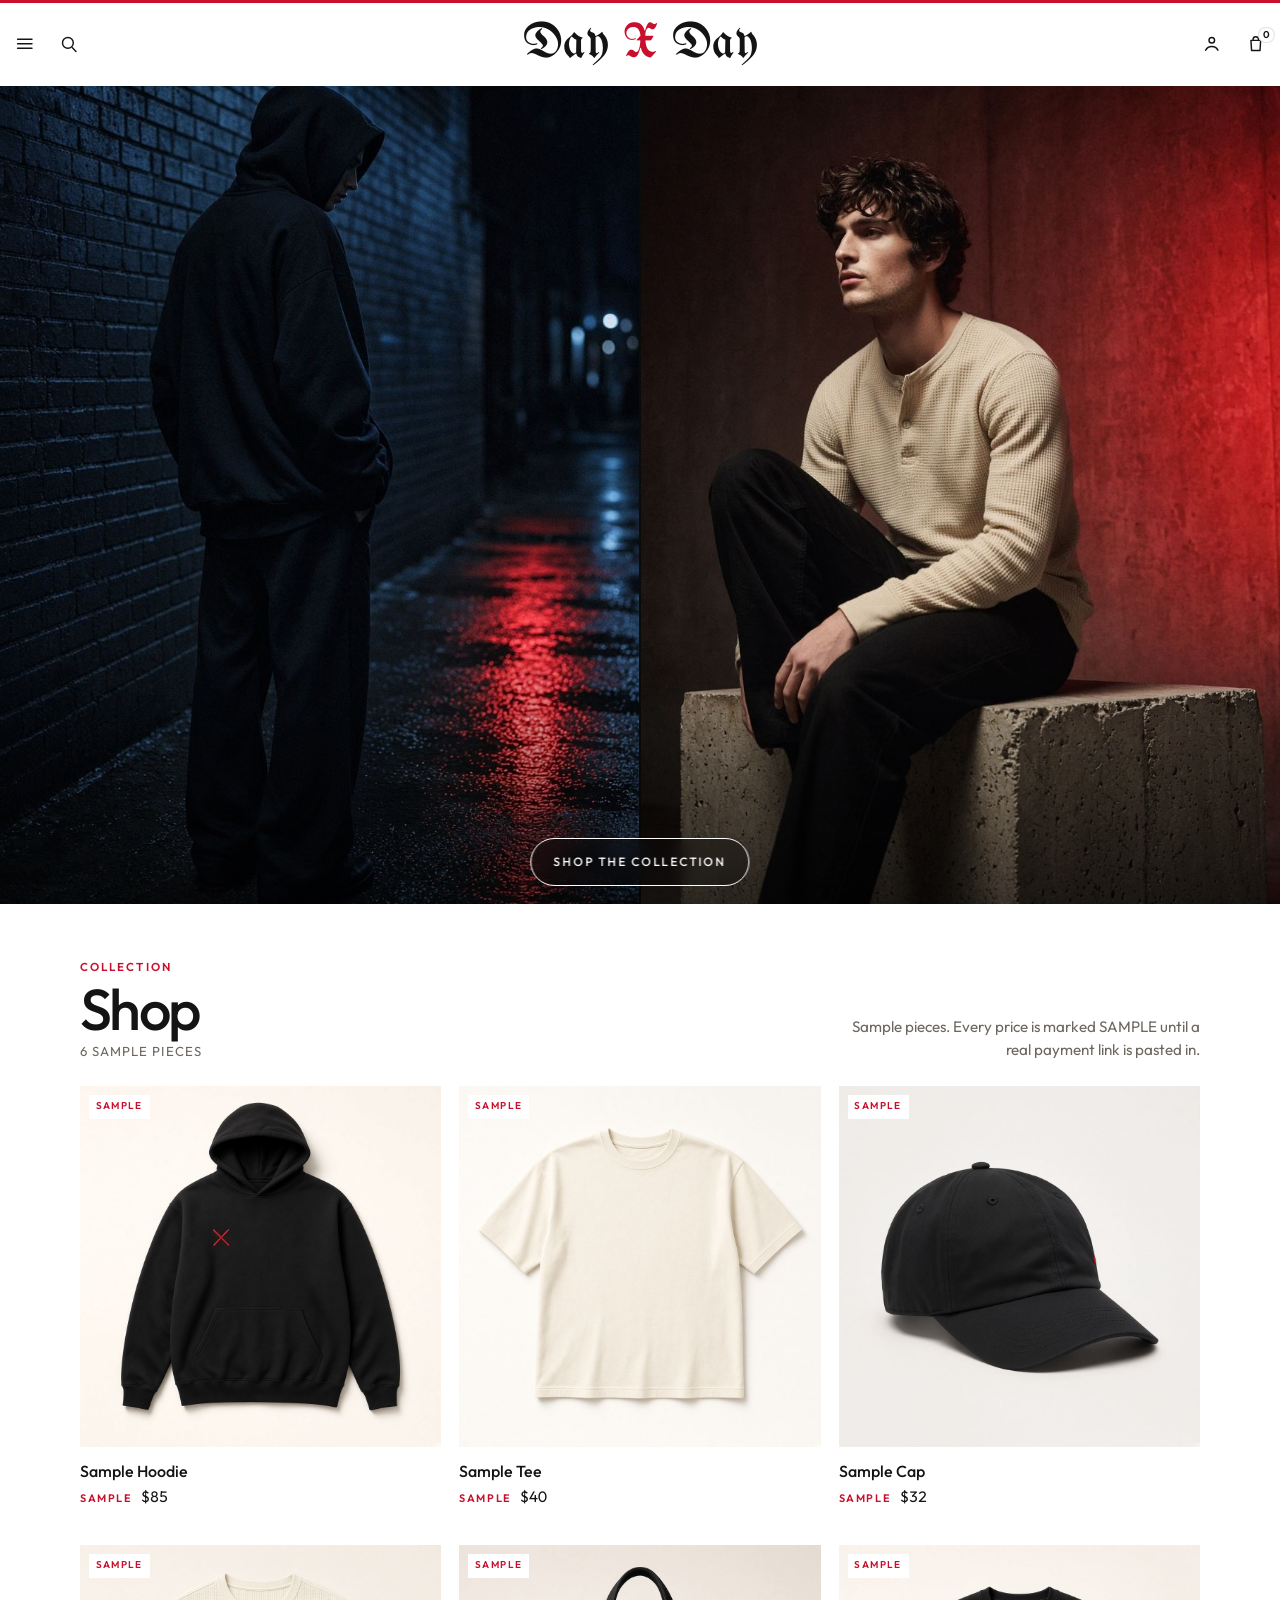
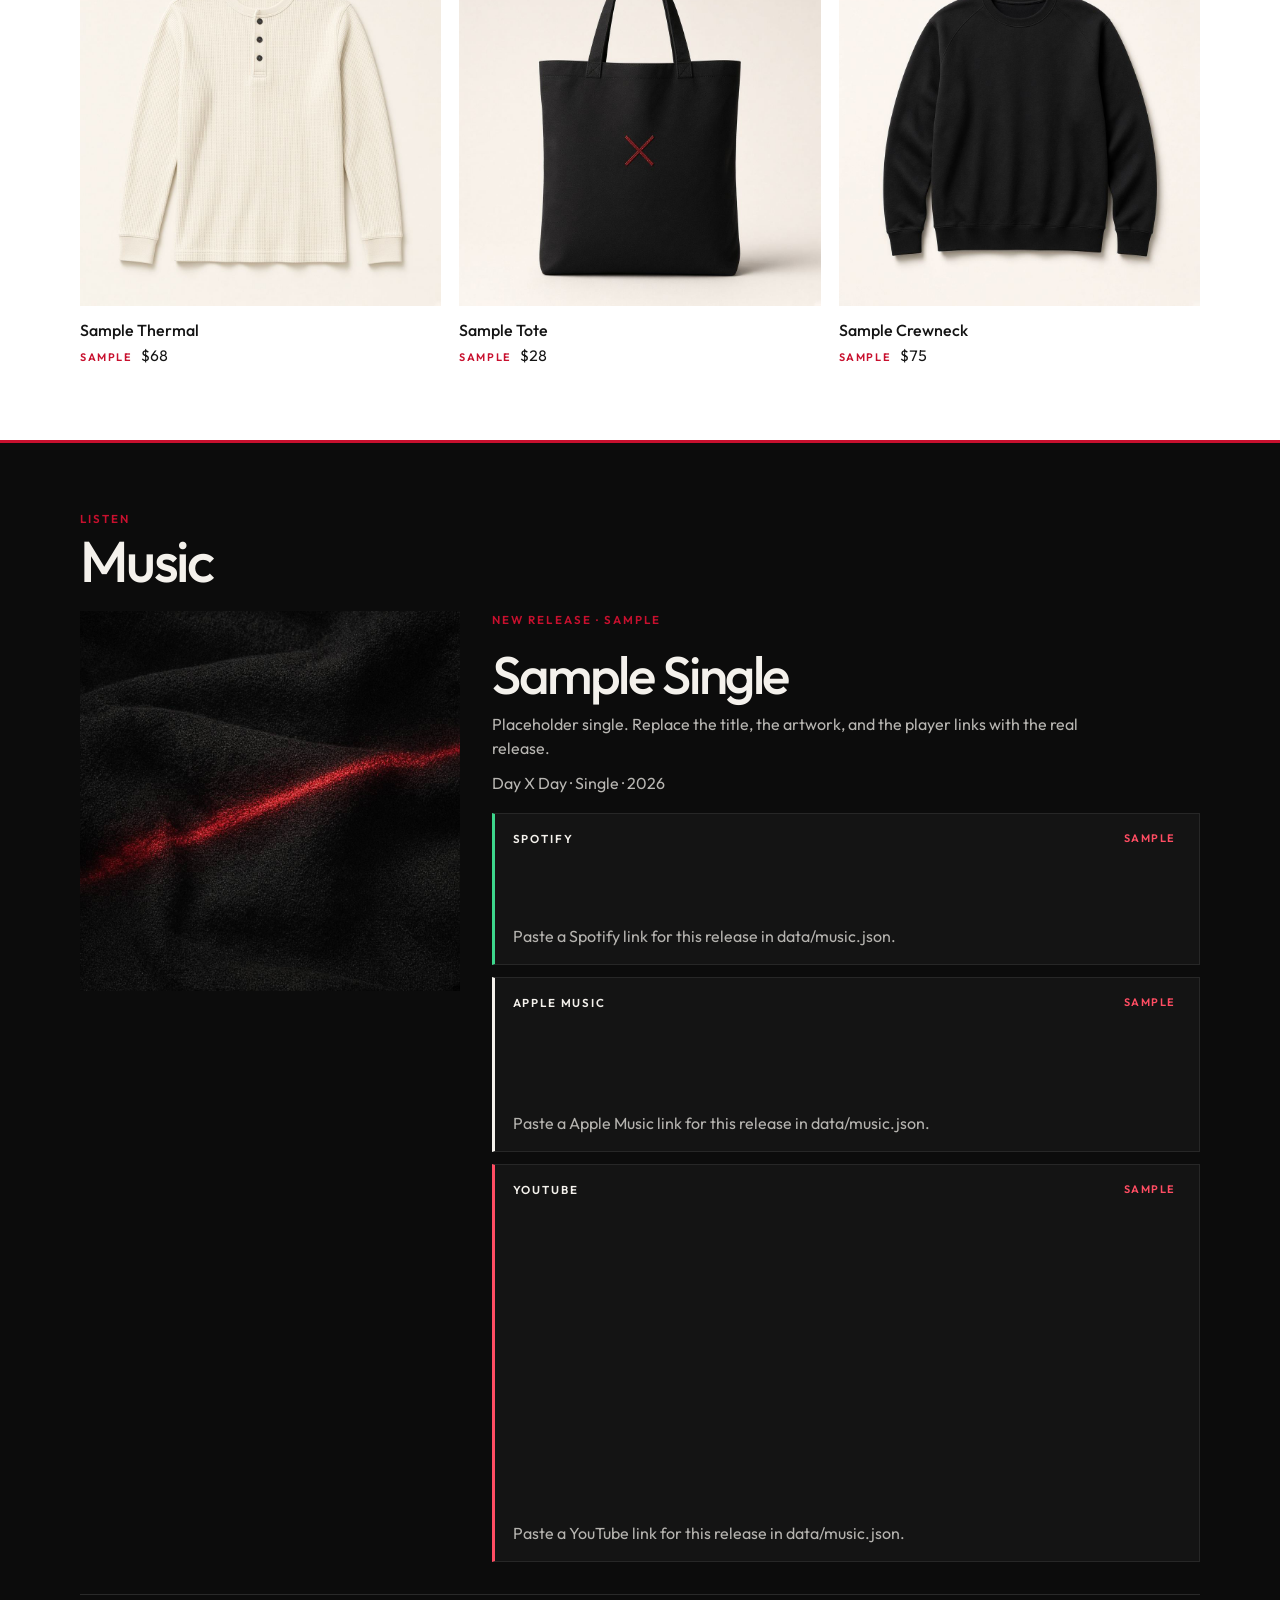
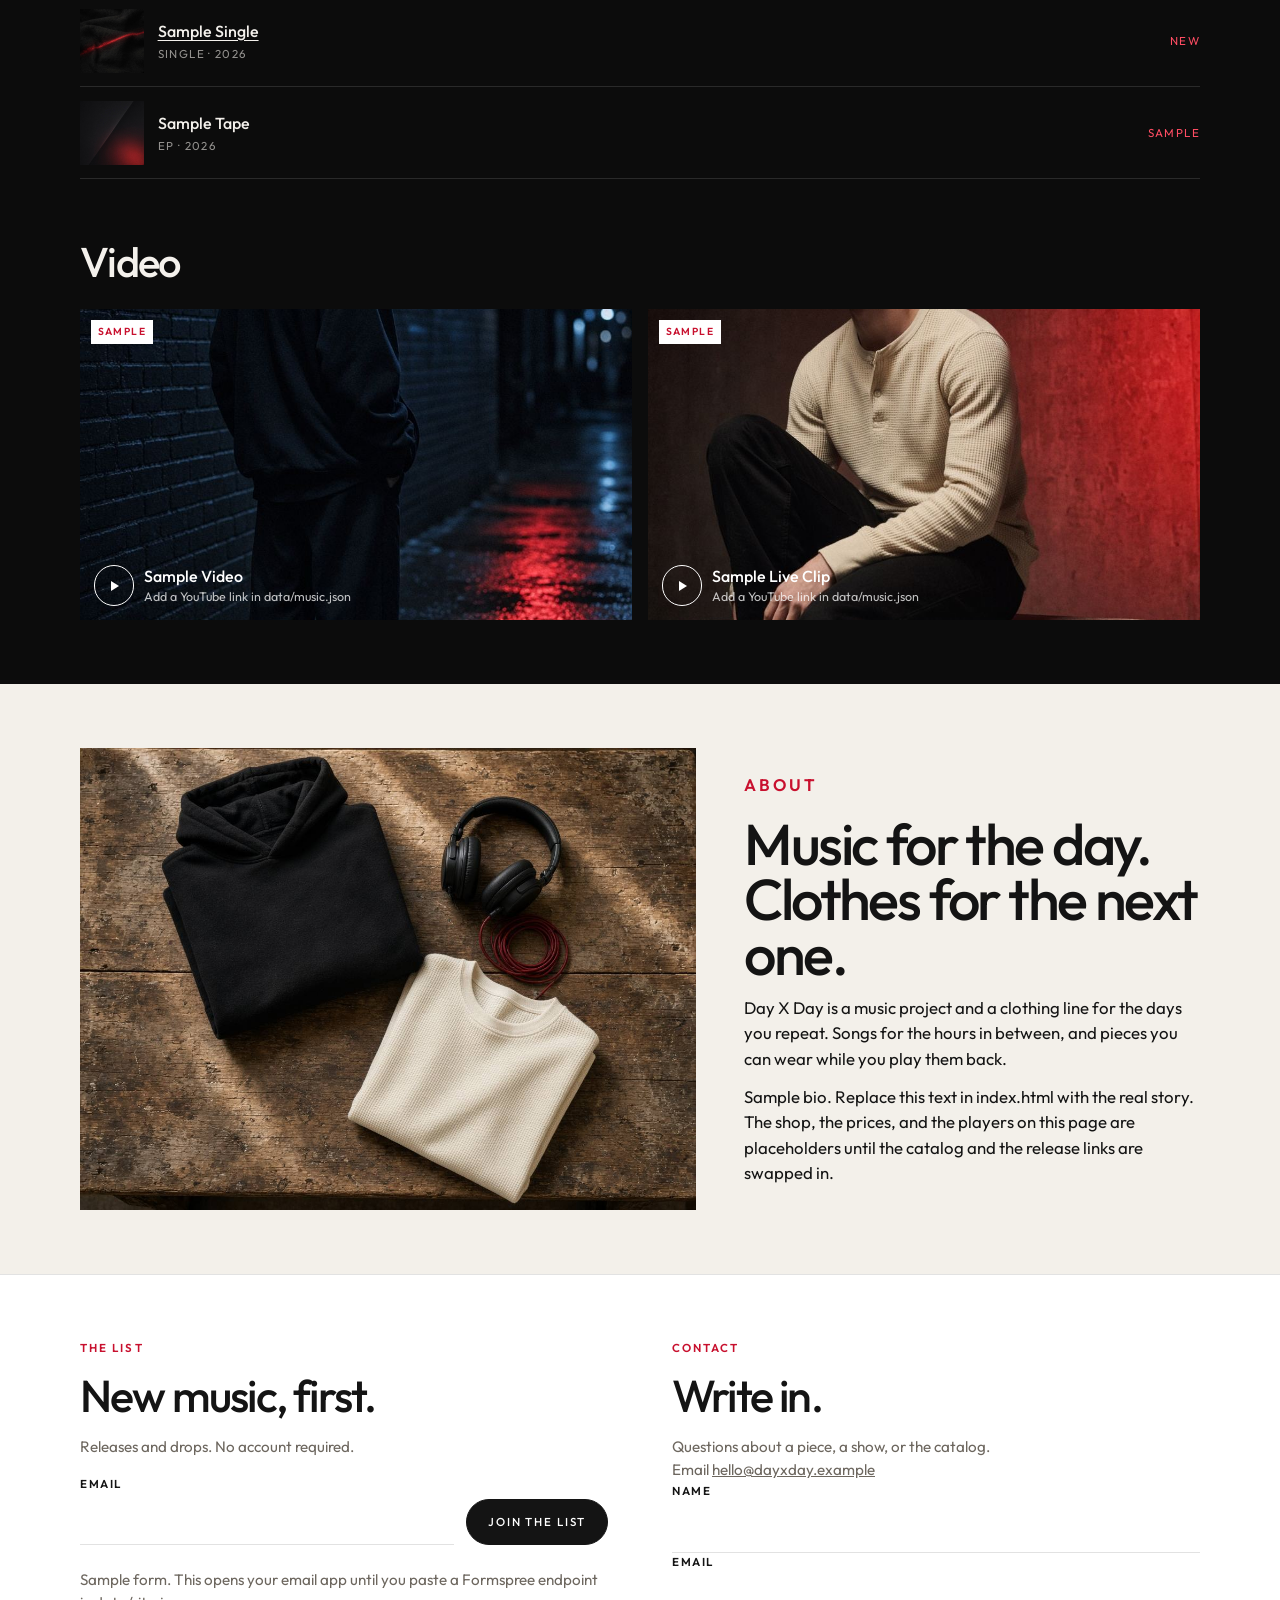
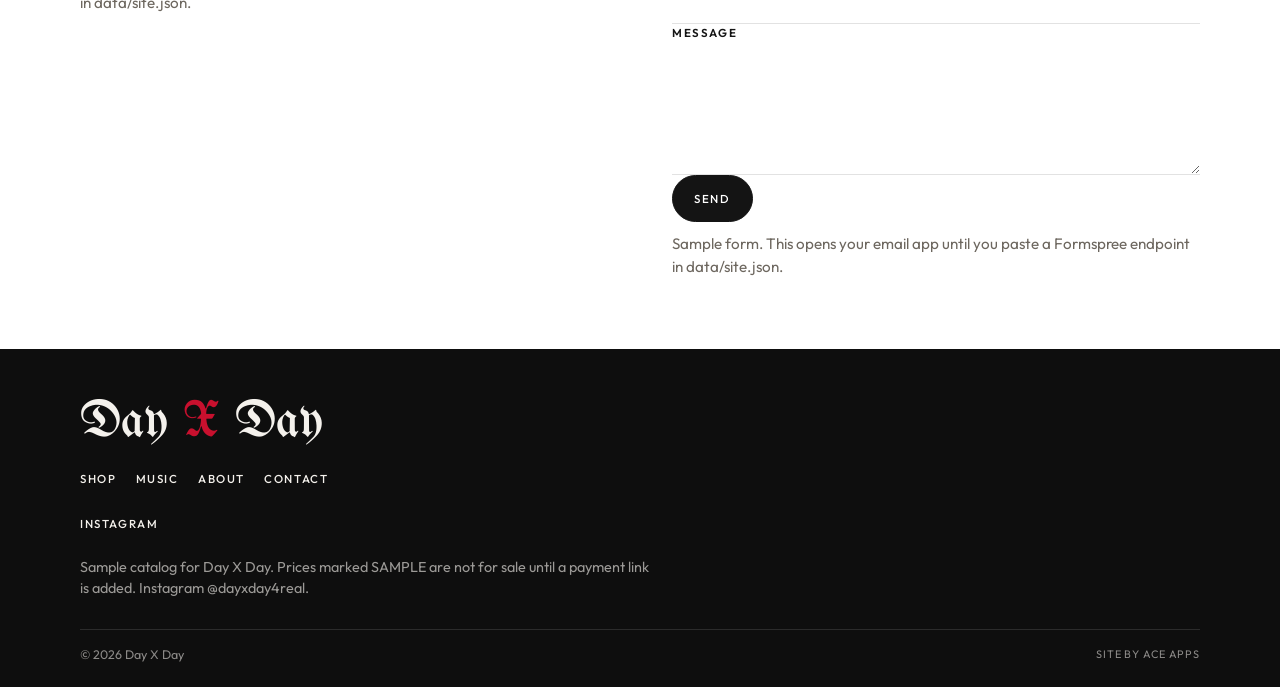
==== dayxday/index.html @ 7e027055 "Add the Day X Day static preview under dayxday/. Publish the client site at /dayxday/ with its noind" ====
<!DOCTYPE html>
<html lang="en">
  <head>
    <meta charset="utf-8" />
    <meta name="viewport" content="width=device-width, initial-scale=1" />
    <meta name="robots" content="noindex" />
    <title>Day X Day — Music &amp; Clothing</title>
    <meta
      name="description"
      content="Day X Day makes music and clothing. Shop the sample collection, hear the latest release, and join the list."
    />
    <meta name="theme-color" content="#ffffff" />
    <meta property="og:title" content="Day X Day — Music & Clothing" />
    <meta
      property="og:description"
      content="Music and clothing. Shop the sample collection and hear the latest release."
    />
    <meta property="og:type" content="website" />
    <meta property="og:image" content="assets/hero-studio.jpg" />
    <link rel="icon" href="favicon.ico" sizes="32x32" />
    <link rel="icon" href="assets/favicon.svg" type="image/svg+xml" />
    <link rel="preload" href="assets/fonts/unifrakturmaguntia-400.woff2" as="font" type="font/woff2" crossorigin />
    <link rel="preload" href="assets/fonts/outfit-400.woff2" as="font" type="font/woff2" crossorigin />
    <link rel="preload" href="assets/hero-night.jpg" as="image" />
    <link rel="preload" href="assets/hero-studio.jpg" as="image" />
    <link rel="stylesheet" href="css/styles.css" />
  </head>
  <body>
    <a class="skip" href="#shop">Skip to the collection</a>
    <svg xmlns="http://www.w3.org/2000/svg" width="0" height="0" style="position: absolute" aria-hidden="true">
      <symbol id="i-menu" viewBox="0 0 24 24">
        <path d="M4 7h16M4 12h16M4 17h16" fill="none" stroke="currentColor" stroke-width="1.6" stroke-linecap="round" />
      </symbol>
      <symbol id="i-search" viewBox="0 0 24 24">
        <circle cx="11" cy="11" r="6" fill="none" stroke="currentColor" stroke-width="1.6" />
        <path d="M16 16.5 20 20.5" fill="none" stroke="currentColor" stroke-width="1.6" stroke-linecap="round" />
      </symbol>
      <symbol id="i-user" viewBox="0 0 24 24">
        <circle cx="12" cy="8" r="3.1" fill="none" stroke="currentColor" stroke-width="1.6" />
        <path d="M5.2 19.2c1.3-2.8 3.4-4.2 6.8-4.2s5.5 1.4 6.8 4.2" fill="none" stroke="currentColor" stroke-width="1.6" stroke-linecap="round" />
      </symbol>
      <symbol id="i-bag" viewBox="0 0 24 24">
        <path d="M6.6 8.2h10.8l-.7 11.2H7.3L6.6 8.2z" fill="none" stroke="currentColor" stroke-width="1.6" stroke-linejoin="round" />
        <path d="M9 8.2V7.1a3 3 0 0 1 6 0v1.1" fill="none" stroke="currentColor" stroke-width="1.6" stroke-linecap="round" />
      </symbol>
      <symbol id="i-close" viewBox="0 0 24 24">
        <path d="M6 6l12 12M18 6 6 18" fill="none" stroke="currentColor" stroke-width="1.6" stroke-linecap="round" />
      </symbol>
    </svg>

    <header class="site-header" id="top">
      <div class="header-bar">
        <div class="header-start">
          <button type="button" class="icon-btn" data-open="menu-dialog" aria-label="Open menu" aria-controls="menu-dialog" aria-expanded="false">
            <svg class="icon" aria-hidden="true"><use href="#i-menu"></use></svg>
          </button>
          <button type="button" class="icon-btn" id="search-open" aria-label="Search the collection" aria-controls="search-panel" aria-expanded="false">
            <svg class="icon" aria-hidden="true"><use href="#i-search"></use></svg>
          </button>
        </div>
        <h1 class="logo"><a href="#top">Day <span class="mark-x">X</span> Day</a></h1>
        <div class="header-end">
          <button type="button" class="icon-btn" data-open="account-dialog" aria-label="Account" aria-controls="account-dialog" aria-expanded="false">
            <svg class="icon" aria-hidden="true"><use href="#i-user"></use></svg>
          </button>
          <button type="button" class="icon-btn" id="cart-open" data-open="cart-dialog" aria-label="Open cart, empty" aria-controls="cart-dialog" aria-expanded="false">
            <svg class="icon" aria-hidden="true"><use href="#i-bag"></use></svg>
            <span class="cart-count" id="cart-count" data-empty="true">0</span>
          </button>
        </div>
      </div>
      <div id="search-panel" class="search-panel" hidden>
        <label class="sr-only" for="search-input">Search sample pieces</label>
        <input id="search-input" type="search" placeholder="Search sample pieces" autocomplete="off" />
        <button type="button" class="text-btn" id="search-clear">Clear</button>
      </div>
    </header>

    <main>
      <section class="hero" aria-label="Campaign">
        <div class="hero-frame">
          <figure class="hero-shot">
            <img
              class="hero-night"
              src="assets/hero-night.jpg"
              alt="Sample campaign photo. A figure in a black hoodie on a wet street at night."
              width="864"
              height="1152"
              fetchpriority="high"
            />
          </figure>
          <figure class="hero-shot">
            <img
              class="hero-studio"
              src="assets/hero-studio.jpg"
              alt="Sample campaign photo. A figure in a cream thermal against a red studio wall."
              width="864"
              height="1152"
            />
          </figure>
        </div>
        <a class="hero-cta" href="#shop">Shop the collection</a>
      </section>

      <section class="shop" id="shop" aria-labelledby="shop-title">
        <div class="wrap">
          <div class="section-head">
            <div>
              <p class="eyebrow">Collection</p>
              <h2 class="display" id="shop-title">Shop</h2>
              <p class="result-count" id="result-count">Loading sample pieces</p>
            </div>
            <p class="section-note">Sample pieces. Every price is marked SAMPLE until a real payment link is pasted in.</p>
          </div>
          <p id="filter-status" class="sr-only" aria-live="polite"></p>
          <p id="loading-note" class="sr-only">Loading the sample collection.</p>
          <div id="load-error" class="banner" role="alert" hidden>
            <p>The catalog didn’t load. Refresh the page. If you opened this file from your desktop, use a local server instead — the shop reads JSON.</p>
          </div>
          <div id="product-grid" class="grid" aria-busy="true">
            <div class="skeleton"></div>
            <div class="skeleton"></div>
            <div class="skeleton"></div>
            <div class="skeleton"></div>
            <div class="skeleton"></div>
            <div class="skeleton"></div>
          </div>
          <noscript>
            <p class="section-note">JavaScript is required to load the sample catalog from data/products.json.</p>
          </noscript>
        </div>
      </section>

      <section class="music" id="music" aria-labelledby="music-title">
        <div class="wrap">
          <p class="eyebrow">Listen</p>
          <h2 class="display" id="music-title">Music</h2>
          <div id="featured" class="featured" aria-live="polite"></div>
          <div id="release-list" class="release-list" aria-label="Releases"></div>
          <div class="video-block">
            <h3>Video</h3>
            <div id="video-grid" class="video-grid"></div>
          </div>
        </div>
      </section>

      <section class="about" id="about" aria-labelledby="about-title">
        <div class="wrap about-grid">
          <img
            src="assets/about-still.jpg"
            width="1152"
            height="864"
            alt="Sample still life: a folded black hoodie, a cream thermal, and headphones on a wooden bench."
          />
          <div class="about-copy">
            <p class="eyebrow">About</p>
            <h2 class="display" id="about-title">Music for the day. Clothes for the next one.</h2>
            <p>
              Day X Day is a music project and a clothing line for the days you repeat. Songs for the hours in between, and pieces you can wear while you play them back.
            </p>
            <p>
              Sample bio. Replace this text in index.html with the real story. The shop, the prices, and the players on this page are placeholders until the catalog and the release links are swapped in.
            </p>
          </div>
        </div>
      </section>

      <section class="contact" id="contact" aria-labelledby="contact-title">
        <div class="wrap contact-grid">
          <div>
            <p class="eyebrow">The list</p>
            <h2 id="contact-title">New music, first.</h2>
            <p class="help">Releases and drops. No account required.</p>
            <form class="inline-form" data-enhance data-subject="List signup" action="mailto:hello@dayxday.example" method="post" enctype="text/plain">
              <div class="grow">
                <label class="label" for="list-email">Email</label>
                <input id="list-email" name="email" type="email" autocomplete="email" required />
              </div>
              <input class="hp" type="text" name="company" tabindex="-1" autocomplete="off" aria-hidden="true" />
              <button class="btn" type="submit">Join the list</button>
              <p class="form-note" data-form-note></p>
            </form>
          </div>
          <div>
            <p class="eyebrow">Contact</p>
            <h2>Write in.</h2>
            <p class="help">Questions about a piece, a show, or the catalog.</p>
            <address class="help">Email <a data-email href="mailto:hello@dayxday.example">hello@dayxday.example</a></address>
            <form data-enhance data-subject="Day X Day note" action="mailto:hello@dayxday.example" method="post" enctype="text/plain">
              <div class="field">
                <label class="label" for="contact-name">Name</label>
                <input id="contact-name" name="name" type="text" autocomplete="name" required />
              </div>
              <div class="field">
                <label class="label" for="contact-email">Email</label>
                <input id="contact-email" name="email" type="email" autocomplete="email" required />
              </div>
              <div class="field">
                <label class="label" for="contact-message">Message</label>
                <textarea id="contact-message" name="message" required></textarea>
              </div>
              <input class="hp" type="text" name="company" tabindex="-1" autocomplete="off" aria-hidden="true" />
              <button class="btn" type="submit">Send</button>
              <p class="form-note" data-form-note></p>
            </form>
          </div>
        </div>
      </section>
    </main>

    <footer class="site-footer">
      <div class="wrap footer-grid">
        <p class="logo">Day <span class="mark-x">X</span> Day</p>
        <nav class="footer-nav" aria-label="Footer">
          <a href="#shop">Shop</a>
          <a href="#music">Music</a>
          <a href="#about">About</a>
          <a href="#contact">Contact</a>
        </nav>
        <ul class="social-list" id="social-list">
          <li><a href="https://www.instagram.com/dayxday4real" target="_blank" rel="noopener noreferrer">Instagram</a></li>
        </ul>
        <p class="fine">Sample catalog for Day X Day. Prices marked SAMPLE are not for sale until a payment link is added. Instagram @dayxday4real.</p>
        <div class="legal">
          <span>© <span id="year">2026</span> Day X Day</span>
          <span class="credit">Site by Ace Apps</span>
        </div>
      </div>
    </footer>

    <dialog id="menu-dialog" aria-label="Menu">
      <div class="menu-top">
        <p class="logo">Day <span class="mark-x">X</span> Day</p>
        <button type="button" class="icon-btn" data-close="menu-dialog" data-autofocus aria-label="Close menu">
          <svg class="icon" aria-hidden="true"><use href="#i-close"></use></svg>
        </button>
      </div>
      <nav class="menu-nav" aria-label="Primary">
        <a class="menu-link" href="#shop" data-goto="#shop">Shop</a>
        <a class="menu-link" href="#music" data-goto="#music">Music</a>
        <a class="menu-link" href="#about" data-goto="#about">About</a>
        <a class="menu-link" href="#contact" data-goto="#contact">Contact</a>
      </nav>
      <p class="menu-foot"><a href="https://www.instagram.com/dayxday4real" target="_blank" rel="noopener noreferrer">@dayxday4real</a></p>
    </dialog>

    <dialog id="account-dialog" class="sheet-dialog" aria-labelledby="account-title">
      <div class="sheet sheet-small">
        <button type="button" class="icon-btn close-btn" data-close="account-dialog" data-autofocus aria-label="Close account">
          <svg class="icon" aria-hidden="true"><use href="#i-close"></use></svg>
        </button>
        <div class="sheet-body">
          <p class="eyebrow">Account</p>
          <h2 id="account-title">No accounts yet</h2>
          <p class="help">Orders will live on the Stripe or PayPal page connected to each piece. Join the list for new music and drops.</p>
          <form data-enhance data-subject="List signup" action="mailto:hello@dayxday.example" method="post" enctype="text/plain">
            <div class="field">
              <label class="label" for="account-email">Email</label>
              <input id="account-email" name="email" type="email" autocomplete="email" required />
            </div>
            <input class="hp" type="text" name="company" tabindex="-1" autocomplete="off" aria-hidden="true" />
            <button class="btn btn-block" type="submit">Join the list</button>
            <p class="form-note" data-form-note></p>
          </form>
        </div>
      </div>
    </dialog>

    <dialog id="quick-view" class="sheet-dialog" aria-labelledby="qv-name">
      <div class="sheet">
        <button type="button" class="icon-btn close-btn" data-close="quick-view" data-autofocus aria-label="Close quick view">
          <svg class="icon" aria-hidden="true"><use href="#i-close"></use></svg>
        </button>
        <div id="qv-body"></div>
      </div>
    </dialog>

    <dialog id="cart-dialog" aria-labelledby="cart-title">
      <div class="drawer" role="document">
        <div class="drawer-head">
          <h2 id="cart-title">Cart</h2>
          <button type="button" class="icon-btn" data-close="cart-dialog" data-autofocus aria-label="Close cart">
            <svg class="icon" aria-hidden="true"><use href="#i-close"></use></svg>
          </button>
        </div>
        <div class="drawer-scroll">
          <div id="cart-items"></div>
          <div id="cart-foot">
            <div class="subtotal">
              <span><span class="sample">SAMPLE</span> subtotal</span>
              <span id="cart-subtotal">$0</span>
            </div>
            <h3 class="label checkout-label">Checkout</h3>
            <p class="pay-help">Each piece checks out on its own link. Sample prices are not a charge. The link charges whatever you set on Stripe or PayPal.</p>
            <div id="cart-pay"></div>
          </div>
        </div>
      </div>
    </dialog>

    <script type="module" src="js/app.js"></script>
  </body>
</html>
---- dayxday/css/styles.css ----
@font-face {
  font-family: "UnifrakturMaguntia";
  src: url("../assets/fonts/unifrakturmaguntia-400.woff2") format("woff2");
  font-weight: 400;
  font-style: normal;
  font-display: swap;
}

@font-face {
  font-family: "Outfit";
  src: url("../assets/fonts/outfit-400.woff2") format("woff2");
  font-weight: 400;
  font-style: normal;
  font-display: swap;
}

@font-face {
  font-family: "Outfit";
  src: url("../assets/fonts/outfit-500.woff2") format("woff2");
  font-weight: 500;
  font-style: normal;
  font-display: swap;
}

@font-face {
  font-family: "Outfit";
  src: url("../assets/fonts/outfit-600.woff2") format("woff2");
  font-weight: 600;
  font-style: normal;
  font-display: swap;
}

:root {
  --ink: #141414;
  --paper: #f3f0ea;
  --red: #c8102e;
  --red-bright: #ff4d63;
  --muted: #6d675f;
  --line: rgba(20, 20, 20, 0.12);
  --header-h: 4.4rem;
  --sans: "Outfit", "Avenir Next", "Segoe UI", sans-serif;
  --blackletter: "UnifrakturMaguntia", Palatino, "Palatino Linotype", serif;
  color-scheme: light;
}

@media (min-width: 800px) {
  :root {
    --header-h: 5.15rem;
  }
}

*,
*::before,
*::after {
  box-sizing: border-box;
}

[hidden] {
  display: none !important;
}

html {
  scroll-behavior: smooth;
  scroll-padding-top: calc(var(--header-h) + 0.5rem);
}

body {
  margin: 0;
  background: var(--paper);
  color: var(--ink);
  font-family: var(--sans);
  font-size: 1rem;
  line-height: 1.5;
  font-weight: 400;
  overflow-x: clip;
}

img {
  max-width: 100%;
  height: auto;
  border: 0;
}

button,
input,
textarea {
  font: inherit;
  color: inherit;
}

button {
  cursor: pointer;
}

h1,
h2,
h3,
p {
  margin: 0;
}

a {
  color: inherit;
}

:focus {
  outline: none;
}

:focus-visible {
  outline: 2px solid var(--red);
  outline-offset: 3px;
}

::selection {
  background: var(--red);
  color: #fff;
}

.sr-only {
  position: absolute;
  width: 1px;
  height: 1px;
  padding: 0;
  margin: -1px;
  overflow: hidden;
  clip: rect(0, 0, 0, 0);
  white-space: nowrap;
  border: 0;
}

.skip {
  position: absolute;
  left: 1rem;
  top: -4rem;
  z-index: 80;
  background: #fff;
  color: var(--ink);
  padding: 0.55rem 0.8rem;
  text-decoration: none;
}

.skip:focus {
  top: 0.6rem;
}

.wrap {
  width: min(1120px, calc(100% - 2rem));
  margin-inline: auto;
}

@media (min-width: 800px) {
  .wrap {
    width: min(1120px, calc(100% - 4rem));
  }
}

.eyebrow {
  margin: 0 0 0.4rem;
  color: var(--red);
  font-size: 0.72rem;
  font-weight: 600;
  letter-spacing: 0.18em;
  text-transform: uppercase;
}

.display {
  font-size: clamp(2.3rem, 6vw, 3.6rem);
  font-weight: 500;
  letter-spacing: -0.045em;
  line-height: 0.95;
}

.help,
.section-note,
.form-note,
.pay-note,
.pay-help {
  color: var(--muted);
  font-size: 0.95rem;
}

.sample {
  color: var(--red);
  font-size: 0.68rem;
  font-weight: 600;
  letter-spacing: 0.14em;
  margin-right: 0.35rem;
}

.checkout-label {
  margin-top: 1.2rem;
}

.price {
  display: block;
  margin: 0.2rem 0 0;
  font-size: 0.95rem;
  font-variant-numeric: tabular-nums;
}

.btn {
  display: inline-flex;
  align-items: center;
  justify-content: center;
  min-height: 2.9rem;
  padding: 0.75rem 1.3rem;
  border-radius: 999px;
  border: 1px solid var(--ink);
  background: var(--ink);
  color: #fff;
  font-size: 0.72rem;
  font-weight: 500;
  letter-spacing: 0.16em;
  text-transform: uppercase;
  text-decoration: none;
  transition: background 0.2s ease, color 0.2s ease, border-color 0.2s ease;
}

.btn:hover {
  background: var(--red);
  border-color: var(--red);
  color: #fff;
}

.btn-ghost {
  background: transparent;
  color: var(--ink);
}

.btn-ghost:hover {
  background: var(--ink);
  color: #fff;
  border-color: var(--ink);
}

.btn-block {
  width: 100%;
}

.logo {
  margin: 0;
  font-family: var(--blackletter);
  font-weight: 400;
  font-synthesis: none;
  line-height: 1;
  letter-spacing: 0;
}

.logo a {
  color: inherit;
  text-decoration: none;
}

.mark-x {
  color: var(--red);
}

.icon-btn {
  width: 2.75rem;
  height: 2.75rem;
  display: grid;
  place-items: center;
  border: 0;
  background: transparent;
  color: var(--ink);
  padding: 0;
  position: relative;
}

.icon {
  width: 1.35rem;
  height: 1.35rem;
  display: block;
}

.site-header {
  position: sticky;
  top: 0;
  z-index: 20;
  background: #fff;
  border-top: 3px solid var(--red);
  border-bottom: 1px solid transparent;
}

.site-header.is-scrolled {
  border-bottom-color: var(--line);
}

.header-bar {
  display: grid;
  grid-template-columns: 1fr auto 1fr;
  align-items: center;
  min-height: var(--header-h);
  padding-inline: max(0.15rem, env(safe-area-inset-left)) max(0.15rem, env(safe-area-inset-right));
}

.header-start,
.header-end {
  display: flex;
  align-items: center;
}

.header-end {
  justify-content: flex-end;
}

.site-header .logo {
  justify-self: center;
  font-size: clamp(1.45rem, 4.6vw, 3.05rem);
  text-align: center;
  pointer-events: none;
  line-height: 1;
  white-space: nowrap;
  padding-block: 0.2rem;
}

.site-header .logo a {
  pointer-events: auto;
}

.cart-count {
  position: absolute;
  top: 0.28rem;
  right: 0.15rem;
  min-width: 1.05rem;
  height: 1.05rem;
  padding: 0 0.22rem;
  border-radius: 999px;
  background: #fff;
  color: var(--ink);
  border: 1px solid var(--line);
  font-size: 0.62rem;
  font-weight: 600;
  display: grid;
  place-items: center;
  line-height: 1;
}

.cart-count[data-empty="false"] {
  background: var(--red);
  border-color: var(--red);
  color: #fff;
}

.search-panel {
  display: flex;
  gap: 0.75rem;
  align-items: center;
  padding: 0.2rem 1rem 0.9rem;
  background: #fff;
  border-top: 1px solid var(--line);
}

.search-panel input {
  flex: 1;
  border: 0;
  border-bottom: 1px solid var(--ink);
  background: transparent;
  font-size: 1.05rem;
  padding: 0.55rem 0;
  border-radius: 0;
}

.text-btn {
  border: 0;
  background: none;
  padding: 0;
  font-size: 0.75rem;
  font-weight: 600;
  letter-spacing: 0.14em;
  text-transform: uppercase;
  color: var(--muted);
  text-decoration: underline;
  text-underline-offset: 0.22em;
}

.text-btn:hover {
  color: var(--red);
}

.hero {
  position: relative;
  background: #0b0b0b;
}

.hero-frame {
  display: grid;
  grid-template-columns: 1fr 1fr;
  gap: 2px;
  background: #0b0b0b;
}

.hero-shot {
  margin: 0;
  overflow: hidden;
  aspect-ratio: 3 / 4;
  background: #111;
}

.hero-shot img {
  width: 100%;
  height: 100%;
  object-fit: cover;
  display: block;
}

.hero-night {
  object-position: 32% center;
}

.hero-studio {
  object-position: center 18%;
}

.hero::after {
  content: "";
  position: absolute;
  left: 0;
  right: 0;
  bottom: 0;
  height: 32%;
  background: linear-gradient(to top, rgba(0, 0, 0, 0.55), transparent);
  pointer-events: none;
}

.hero-cta {
  position: absolute;
  left: 50%;
  bottom: 1.15rem;
  z-index: 2;
  transform: translateX(-50%);
  display: inline-flex;
  align-items: center;
  justify-content: center;
  padding: 0.85rem clamp(0.75rem, 3vw, 1.4rem);
  border: 1.5px solid #fff;
  border-radius: 999px;
  color: #fff;
  background: rgba(8, 8, 8, 0.32);
  text-decoration: none;
  font-size: clamp(0.62rem, 2.5vw, 0.75rem);
  font-weight: 500;
  letter-spacing: 0.16em;
  text-transform: uppercase;
  white-space: nowrap;
  backdrop-filter: blur(8px);
  transition: background 0.2s ease, color 0.2s ease;
}

.hero-cta:hover {
  background: #fff;
  color: var(--ink);
}

@media (min-width: 1100px) {
  .hero-shot {
    aspect-ratio: auto;
    height: min(920px, calc(100svh - var(--header-h)));
  }
}

.shop {
  background: #fff;
  padding: 3.4rem 0 4.5rem;
}

.section-head {
  display: flex;
  flex-direction: column;
  gap: 0.7rem;
  margin-bottom: 1.5rem;
}

.section-note {
  margin: 0;
  max-width: 34rem;
}

.result-count {
  margin: 0.35rem 0 0;
  color: var(--muted);
  font-size: 0.82rem;
  letter-spacing: 0.08em;
  text-transform: uppercase;
}

@media (min-width: 800px) {
  .section-head {
    flex-direction: row;
    justify-content: space-between;
    align-items: flex-end;
    gap: 2rem;
  }

  .section-note {
    max-width: 22rem;
    text-align: right;
  }
}

.banner {
  border: 1px solid var(--red);
  color: var(--red);
  padding: 0.85rem 1rem;
  margin-bottom: 1rem;
}

.grid {
  display: grid;
  grid-template-columns: 1fr 1fr;
  gap: 1.5rem 0.7rem;
}

@media (min-width: 900px) {
  .grid {
    grid-template-columns: repeat(3, 1fr);
    gap: 2.25rem 1.15rem;
  }
}

.card-open {
  display: flex;
  flex-direction: column;
  align-items: flex-start;
  width: 100%;
  padding: 0;
  border: 0;
  background: transparent;
  text-align: left;
  color: inherit;
}

.card-media {
  position: relative;
  display: block;
  width: 100%;
  aspect-ratio: 1;
  overflow: hidden;
  background: #f3f1ec;
}

.card-media img {
  width: 100%;
  height: 100%;
  object-fit: cover;
  display: block;
  transition: transform 0.6s ease;
}

.card-open:hover .card-media img,
.card-open:focus-visible .card-media img {
  transform: scale(1.045);
}

.flag {
  position: absolute;
  top: 0.55rem;
  left: 0.55rem;
  background: #fff;
  color: var(--red);
  font-size: 0.62rem;
  font-weight: 600;
  letter-spacing: 0.14em;
  text-transform: uppercase;
  padding: 0.28rem 0.42rem;
}

.quick-label {
  position: absolute;
  left: 0.55rem;
  right: 0.55rem;
  bottom: 0.55rem;
  background: #fff;
  color: var(--ink);
  text-align: center;
  font-size: 0.66rem;
  font-weight: 600;
  letter-spacing: 0.16em;
  text-transform: uppercase;
  padding: 0.62rem 0.4rem;
}

@media (hover: hover) and (pointer: fine) {
  .quick-label {
    opacity: 0;
    transform: translateY(6px);
    transition: opacity 0.25s ease, transform 0.25s ease, background 0.2s ease, color 0.2s ease;
  }

  .card-open:hover .quick-label,
  .card-open:focus-visible .quick-label {
    opacity: 1;
    transform: none;
  }
}

.card-open:hover .quick-label {
  background: var(--ink);
  color: #fff;
}

.card-name {
  display: block;
  margin-top: 0.75rem;
  font-size: 1rem;
  font-weight: 500;
}

.empty {
  grid-column: 1 / -1;
  padding: 2rem 0;
  color: var(--muted);
}

.skeleton {
  aspect-ratio: 1;
  background: #f3f1ec;
}

dialog {
  border: 0;
  padding: 0;
  color: var(--ink);
}

dialog::backdrop {
  background: rgba(12, 12, 12, 0.55);
}

.sheet-dialog[open] {
  display: grid;
  justify-items: center;
  align-items: safe center;
  width: 100vw;
  height: 100dvh;
  max-width: none;
  max-height: none;
  margin: 0;
  background: transparent;
  overflow: auto;
}

.sheet {
  position: relative;
  background: #fff;
  width: min(960px, calc(100vw - 1.25rem));
  max-height: calc(100dvh - 1.25rem);
  overflow: auto;
  opacity: 0;
  transform: translateY(12px);
}

.sheet-small {
  width: min(28rem, calc(100vw - 1.25rem));
}

.sheet-dialog.is-in .sheet {
  opacity: 1;
  transform: none;
  transition: opacity 0.3s ease, transform 0.3s ease;
}

.close-btn {
  position: absolute;
  top: 0.4rem;
  right: 0.4rem;
  z-index: 2;
  background: #fff;
  border-radius: 50%;
}

.qv {
  display: grid;
}

.qv-photo {
  background: #f1eee8;
  min-height: 16rem;
}

.qv-photo img {
  width: 100%;
  height: auto;
  aspect-ratio: 1;
  object-fit: cover;
  display: block;
}

#quick-view .close-btn {
  position: sticky;
  top: 0.55rem;
  z-index: 3;
  align-self: flex-end;
  margin: 0.55rem 0.55rem -2.9rem 0;
}

.qv-info {
  padding: 1.2rem 1.2rem 1.5rem;
  display: flex;
  flex-direction: column;
  gap: 0.85rem;
  padding-right: 3rem;
}

.qv-info .display,
.qv-info h2 {
  font-size: clamp(1.8rem, 3vw, 2.4rem);
  font-weight: 500;
  letter-spacing: -0.04em;
}

@media (min-width: 800px) {
  .qv {
    grid-template-columns: 1.05fr 0.95fr;
    min-height: 34rem;
  }

  .qv-photo {
    position: relative;
  }

  .qv-photo img {
    position: absolute;
    inset: 0;
    height: 100%;
    aspect-ratio: auto;
  }
}

#quick-view .sheet {
  display: flex;
  flex-direction: column;
}

@media (max-width: 700px) {
  #quick-view.sheet-dialog[open] {
    align-items: start;
  }

  #quick-view .sheet {
    width: 100%;
    min-height: 100%;
    max-height: none;
  }
}

.label {
  font-size: 0.72rem;
  font-weight: 600;
  letter-spacing: 0.14em;
  text-transform: uppercase;
}

.label-row {
  display: flex;
  justify-content: space-between;
  gap: 1rem;
  margin-bottom: 0.45rem;
}

.field-error {
  color: var(--red);
  font-size: 0.82rem;
  min-height: 1em;
}

.field {
  display: grid;
  gap: 0.4rem;
}

.sizes {
  display: flex;
  flex-wrap: wrap;
  gap: 0.4rem;
}

.size-btn {
  min-width: 3rem;
  height: 3rem;
  padding: 0 0.75rem;
  border: 1px solid var(--line);
  background: #fff;
  font-size: 0.92rem;
}

.size-btn[aria-checked="true"] {
  background: var(--ink);
  color: #fff;
  border-color: var(--ink);
}

.qty {
  display: inline-flex;
  align-items: center;
  border: 1px solid var(--line);
  width: fit-content;
}

.qty button {
  width: 2.5rem;
  height: 2.5rem;
  border: 0;
  background: transparent;
  font-size: 1.1rem;
}

.qty button:disabled {
  opacity: 0.35;
  cursor: not-allowed;
}

.qty span {
  min-width: 1.4rem;
  text-align: center;
  font-variant-numeric: tabular-nums;
}

.pay-line {
  display: grid;
  gap: 0.45rem;
  margin-top: 0.85rem;
}

.pay-line .btn {
  width: 100%;
}

.pay-line-name {
  font-size: 0.92rem;
  font-weight: 500;
}

#cart-dialog[open] {
  display: flex;
  justify-content: flex-end;
  width: 100vw;
  height: 100dvh;
  max-width: none;
  max-height: none;
  margin: 0;
  background: transparent;
  overflow: hidden;
}

.drawer {
  width: min(26.5rem, 100%);
  height: 100%;
  background: #fff;
  color: var(--ink);
  display: flex;
  flex-direction: column;
  transform: translateX(104%);
  box-shadow: -18px 0 50px rgba(0, 0, 0, 0.18);
}

#cart-dialog.is-in .drawer {
  transform: none;
  transition: transform 0.4s cubic-bezier(0.22, 0.7, 0.2, 1);
}

.drawer-head {
  display: flex;
  align-items: center;
  justify-content: space-between;
  gap: 1rem;
  padding: 0.7rem 0.55rem 0.7rem 1.15rem;
  border-bottom: 1px solid var(--line);
}

.drawer-head h2 {
  font-size: 1.4rem;
  font-weight: 500;
  letter-spacing: -0.03em;
}

.drawer-scroll {
  flex: 1;
  overflow: auto;
  overscroll-behavior: contain;
  padding: 0.25rem 1.15rem calc(1.4rem + env(safe-area-inset-bottom));
}

.cart-empty {
  padding: 2.4rem 0;
  display: grid;
  gap: 1rem;
  justify-items: start;
}

.cart-row {
  display: grid;
  grid-template-columns: 84px 1fr;
  gap: 0.8rem;
  padding: 1rem 0;
  border-bottom: 1px solid var(--line);
}

.cart-row img {
  width: 84px;
  height: 84px;
  object-fit: cover;
  background: #f3f1ec;
}

.cart-name {
  font-size: 1rem;
  font-weight: 500;
}

.cart-meta {
  margin-top: 0.15rem;
  color: var(--muted);
  font-size: 0.85rem;
}

.cart-actions {
  display: flex;
  align-items: center;
  justify-content: space-between;
  gap: 0.8rem;
  margin-top: 0.65rem;
}

.subtotal {
  display: flex;
  justify-content: space-between;
  gap: 1rem;
  align-items: baseline;
  margin-top: 1.1rem;
  padding-top: 1rem;
  border-top: 1px solid var(--ink);
  font-weight: 500;
}

.sheet-body {
  padding: 1.4rem 1.3rem 1.5rem;
  display: grid;
  gap: 0.75rem;
}

.sheet-body h2 {
  font-size: 1.8rem;
  font-weight: 500;
  letter-spacing: -0.04em;
}

#menu-dialog[open] {
  display: flex;
  flex-direction: column;
  width: 100vw;
  height: 100dvh;
  max-width: none;
  max-height: none;
  margin: 0;
  background: #fff;
  padding: 0.4rem 1.2rem 1.4rem;
}

.menu-top {
  display: flex;
  justify-content: space-between;
  align-items: center;
}

.menu-top .logo {
  font-size: clamp(1.8rem, 5vw, 2.6rem);
}

.menu-nav {
  display: flex;
  flex-direction: column;
  margin: auto 0;
  padding: 1rem 0;
}

.menu-link {
  color: var(--ink);
  text-decoration: none;
  font-size: clamp(2.6rem, 9vw, 4.7rem);
  font-weight: 500;
  letter-spacing: -0.045em;
  line-height: 1.02;
  width: fit-content;
  opacity: 0;
  transform: translateY(8px);
}

#menu-dialog.is-in .menu-link {
  opacity: 1;
  transform: none;
  transition: opacity 0.35s ease, transform 0.35s ease, color 0.2s ease;
}

#menu-dialog.is-in .menu-link:nth-child(2) {
  transition-delay: 0.04s;
}

#menu-dialog.is-in .menu-link:nth-child(3) {
  transition-delay: 0.08s;
}

#menu-dialog.is-in .menu-link:nth-child(4) {
  transition-delay: 0.12s;
}

.menu-link:hover {
  color: var(--red);
}

.menu-foot {
  margin-top: auto;
}

.menu-foot a {
  letter-spacing: 0.12em;
  text-transform: uppercase;
  font-size: 0.78rem;
  text-decoration: none;
}

.music {
  background: #0c0c0c;
  color: #f4f1ec;
  padding: 4.2rem 0 4rem;
  border-top: 3px solid var(--red);
}

.music .display {
  color: #f4f1ec;
}

.featured {
  display: grid;
  gap: 1.2rem;
  margin-top: 1.4rem;
}

.cover {
  width: 100%;
  height: auto;
  display: block;
  background: #161616;
}

.release-title {
  margin-top: 0.2rem;
  font-size: clamp(2rem, 5vw, 3.3rem);
  font-weight: 500;
  letter-spacing: -0.045em;
  line-height: 0.98;
}

.byline,
.dek {
  color: rgba(244, 241, 236, 0.74);
}

.dek {
  max-width: 38rem;
}

.featured-copy {
  display: grid;
  gap: 0.7rem;
  align-content: start;
}

.players {
  display: grid;
  gap: 0.75rem;
  margin-top: 0.4rem;
}

@media (min-width: 860px) {
  .featured {
    grid-template-columns: minmax(220px, 380px) 1fr;
    gap: 2rem;
    align-items: start;
  }
}

.embed-shell {
  min-height: 152px;
  padding: 1rem 1.1rem;
  background: #141414;
  border: 1px solid rgba(255, 255, 255, 0.08);
  border-left: 3px solid var(--accent, var(--red));
  display: flex;
  flex-direction: column;
  justify-content: space-between;
  gap: 0.8rem;
}

.embed-shell[data-service="spotify"] {
  --accent: #3dd68c;
}

.embed-shell[data-service="apple"] {
  --accent: #f4f1ec;
  min-height: 175px;
}

.embed-shell[data-service="youtube"] {
  --accent: var(--red-bright);
  aspect-ratio: 16 / 9;
  min-height: 0;
}

.embed-kicker {
  display: flex;
  justify-content: space-between;
  gap: 1rem;
  font-size: 0.72rem;
  font-weight: 600;
  letter-spacing: 0.16em;
  text-transform: uppercase;
}

.embed-shell .sample {
  color: var(--red-bright);
}

.embed-shell p {
  color: rgba(244, 241, 236, 0.72);
  max-width: 32rem;
}

.embed-frame {
  width: 100%;
  border: 0;
  display: block;
  background: #111;
}

.embed-frame.spotify {
  height: 152px;
}

.embed-frame.apple {
  height: 175px;
}

.embed-frame.youtube {
  aspect-ratio: 16 / 9;
  min-height: 200px;
}

.embed-live {
  display: grid;
  gap: 0.35rem;
}

.embed-open {
  font-size: 0.78rem;
  color: rgba(244, 241, 236, 0.7);
}

.release-list {
  margin-top: 2rem;
  border-bottom: 1px solid rgba(255, 255, 255, 0.12);
}

.release-row {
  display: grid;
  grid-template-columns: 64px 1fr auto;
  gap: 0.85rem;
  align-items: center;
  width: 100%;
  padding: 0.85rem 0;
  border: 0;
  border-top: 1px solid rgba(255, 255, 255, 0.12);
  background: transparent;
  color: inherit;
  text-align: left;
}

.release-row img {
  width: 64px;
  height: 64px;
  object-fit: cover;
}

.release-copy {
  display: flex;
  flex-direction: column;
  gap: 0.15rem;
}

.release-name {
  font-weight: 500;
}

.release-meta,
.new-tag {
  font-size: 0.72rem;
  letter-spacing: 0.12em;
  text-transform: uppercase;
  color: rgba(244, 241, 236, 0.58);
}

.new-tag {
  color: var(--red-bright);
}

.release-row[aria-current="true"] .release-name {
  text-decoration: underline;
  text-underline-offset: 0.18em;
}

.video-block {
  margin-top: 3.2rem;
}

.video-block h3 {
  font-size: clamp(1.8rem, 4vw, 2.6rem);
  font-weight: 500;
  letter-spacing: -0.04em;
  margin-bottom: 1rem;
}

.video-grid {
  display: grid;
  gap: 0.8rem;
}

@media (min-width: 800px) {
  .video-grid {
    grid-template-columns: 1fr 1fr;
    gap: 1rem;
  }
}

.video-card {
  position: relative;
  display: block;
  width: 100%;
  padding: 0;
  border: 0;
  background: #111;
  color: #fff;
  aspect-ratio: 16 / 9;
  overflow: hidden;
  text-align: left;
}

.video-card img,
.video-frame {
  width: 100%;
  height: 100%;
  object-fit: cover;
  display: block;
  border: 0;
  aspect-ratio: 16 / 9;
}

.sample-flag {
  position: absolute;
  top: 0.7rem;
  left: 0.7rem;
  background: #fff;
  color: var(--red);
  font-size: 0.64rem;
  font-weight: 600;
  letter-spacing: 0.14em;
  text-transform: uppercase;
  padding: 0.26rem 0.4rem;
}

.play-disc {
  position: absolute;
  left: 0.85rem;
  bottom: 0.85rem;
  width: 2.55rem;
  height: 2.55rem;
  border-radius: 50%;
  border: 1px solid #fff;
  display: grid;
  place-items: center;
}

.play-disc::before {
  content: "";
  display: block;
  width: 0;
  height: 0;
  margin-left: 2px;
  border-left: 8px solid #fff;
  border-top: 5px solid transparent;
  border-bottom: 5px solid transparent;
}

.video-meta {
  position: absolute;
  left: 4rem;
  right: 0.75rem;
  bottom: 0.8rem;
  display: flex;
  flex-direction: column;
}

.video-title {
  font-weight: 500;
}

.video-sub {
  font-size: 0.78rem;
  color: rgba(255, 255, 255, 0.75);
}

.about {
  background: var(--paper);
  padding: 4rem 0;
}

.about-grid {
  display: grid;
  gap: 1.4rem;
}

.about img {
  width: 100%;
  height: auto;
  display: block;
}

.about-copy {
  display: grid;
  align-content: center;
  gap: 0.85rem;
}

.about-copy p {
  font-size: 1.05rem;
  max-width: 38rem;
}

@media (min-width: 860px) {
  .about-grid {
    grid-template-columns: 1.15fr 0.85fr;
    gap: 3rem;
    align-items: center;
  }
}

.contact {
  background: #fff;
  padding: 4rem 0 4.4rem;
  border-top: 1px solid var(--line);
}

.contact-grid {
  display: grid;
  gap: 2.6rem;
}

.contact h2 {
  font-size: clamp(2rem, 4vw, 2.8rem);
  font-weight: 500;
  letter-spacing: -0.04em;
  margin-bottom: 0.4rem;
}

@media (min-width: 860px) {
  .contact-grid {
    grid-template-columns: 1fr 1fr;
    gap: 4rem;
  }
}

.field input,
.field textarea,
.inline-form input {
  width: 100%;
  border: 0;
  border-bottom: 1px solid var(--line);
  background: transparent;
  padding: 0.7rem 0;
  border-radius: 0;
}

.field textarea {
  min-height: 8rem;
  resize: vertical;
}

.field input:focus,
.field textarea:focus,
.inline-form input:focus,
.search-panel input:focus {
  outline: none;
  border-bottom-color: var(--red);
}

.field input:focus-visible,
.field textarea:focus-visible,
.inline-form input:focus-visible,
.search-panel input:focus-visible {
  outline: 2px solid var(--red);
  outline-offset: 4px;
}

.form-note {
  min-height: 1.25em;
  margin-top: 0.7rem;
}

.grow {
  display: grid;
  gap: 0.35rem;
}

.inline-form {
  display: flex;
  flex-direction: column;
  gap: 0.8rem;
  margin-top: 1rem;
}

.inline-form .form-note {
  flex: 1 0 100%;
}

@media (min-width: 560px) {
  .inline-form {
    flex-direction: row;
    flex-wrap: wrap;
    align-items: flex-end;
  }

  .inline-form .grow {
    flex: 1;
  }
}

.hp {
  position: absolute !important;
  left: -9999px !important;
  width: 1px;
  height: 1px;
  overflow: hidden;
}

address {
  font-style: normal;
}

.site-footer {
  background: #0e0e0e;
  color: #f4f1ec;
  padding: 3rem 0 1.4rem;
}

.footer-grid {
  display: grid;
  gap: 1.4rem;
}

.site-footer .logo {
  font-size: clamp(2.2rem, 6vw, 3.2rem);
  color: #f4f1ec;
}

.footer-nav,
.social-list {
  display: flex;
  flex-wrap: wrap;
  gap: 0.75rem 1.2rem;
  list-style: none;
  padding: 0;
  margin: 0;
}

.footer-nav a,
.social-list a {
  text-decoration: none;
  letter-spacing: 0.14em;
  text-transform: uppercase;
  font-size: 0.72rem;
  font-weight: 500;
}

.footer-nav a:hover,
.social-list a:hover,
.menu-foot a:hover {
  color: var(--red-bright);
}

.fine {
  max-width: 36rem;
  color: rgba(244, 241, 236, 0.62);
  font-size: 0.9rem;
}

.legal {
  display: flex;
  justify-content: space-between;
  gap: 0.8rem 1.4rem;
  flex-wrap: wrap;
  border-top: 1px solid rgba(255, 255, 255, 0.12);
  margin-top: 0.4rem;
  padding-top: 1rem;
  color: rgba(244, 241, 236, 0.55);
  font-size: 0.78rem;
}

.credit {
  letter-spacing: 0.08em;
  text-transform: uppercase;
  font-size: 0.68rem;
}

.is-missing {
  background: #ece8e2;
}

@media (prefers-reduced-motion: reduce) {
  html {
    scroll-behavior: auto;
  }

  *,
  *::before,
  *::after {
    animation: none !important;
    transition: none !important;
  }

  .menu-link,
  .sheet,
  .drawer {
    opacity: 1 !important;
    transform: none !important;
  }
}

@media (max-width: 420px) {
  .icon-btn {
    width: 2.45rem;
  }

  .site-header .logo {
    font-size: 1.42rem;
  }
}
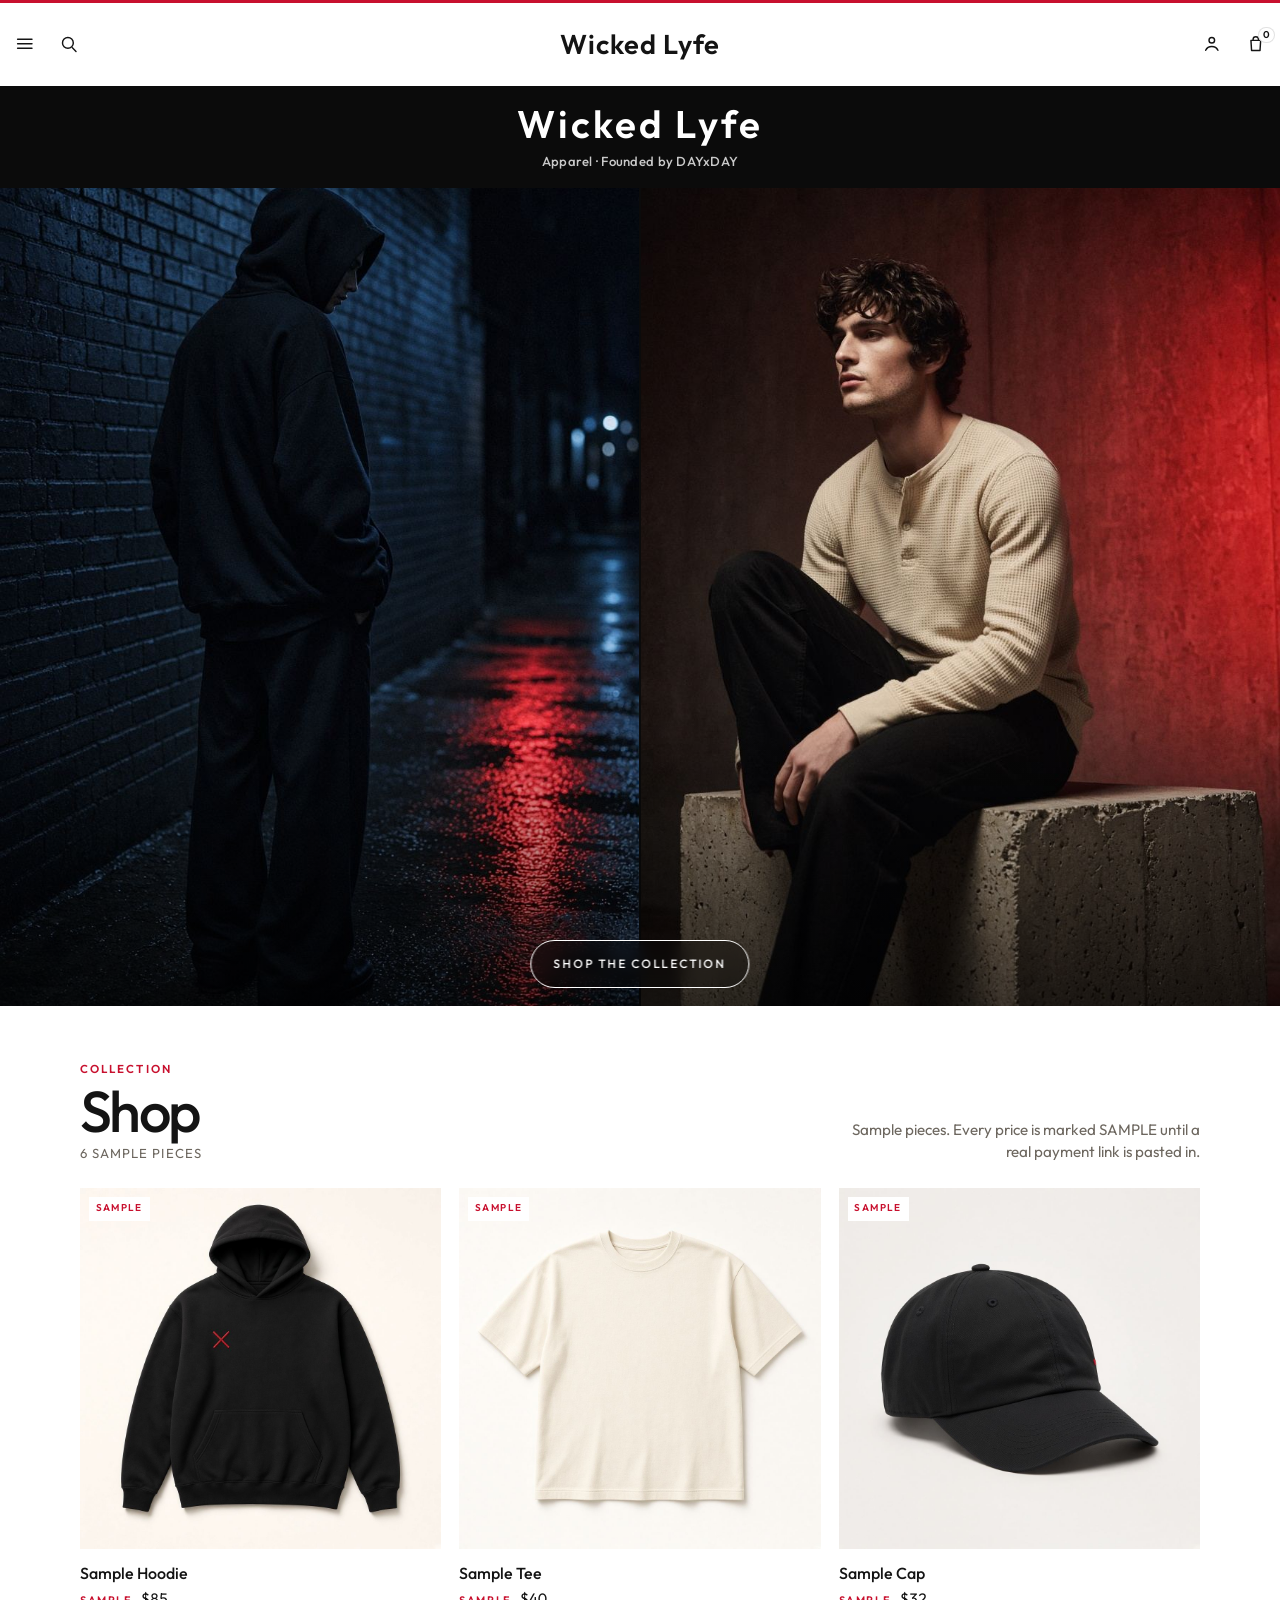
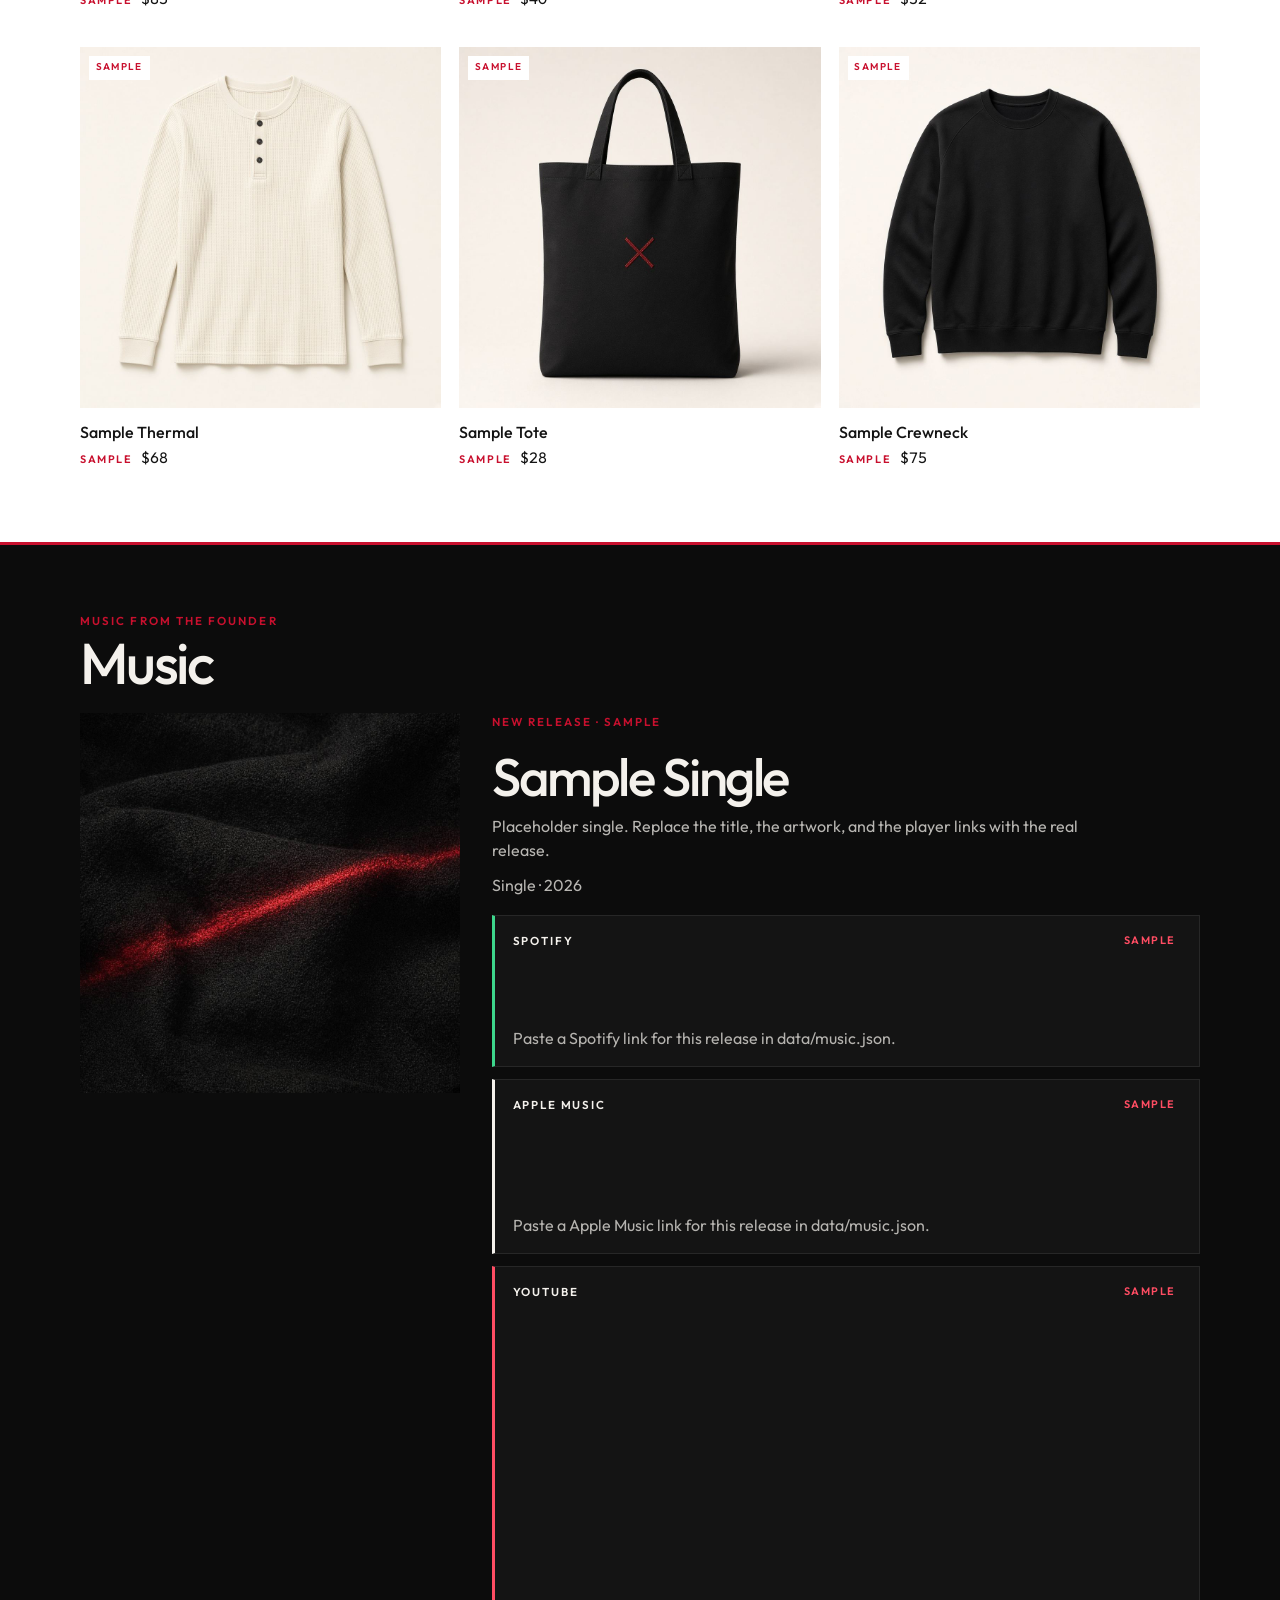
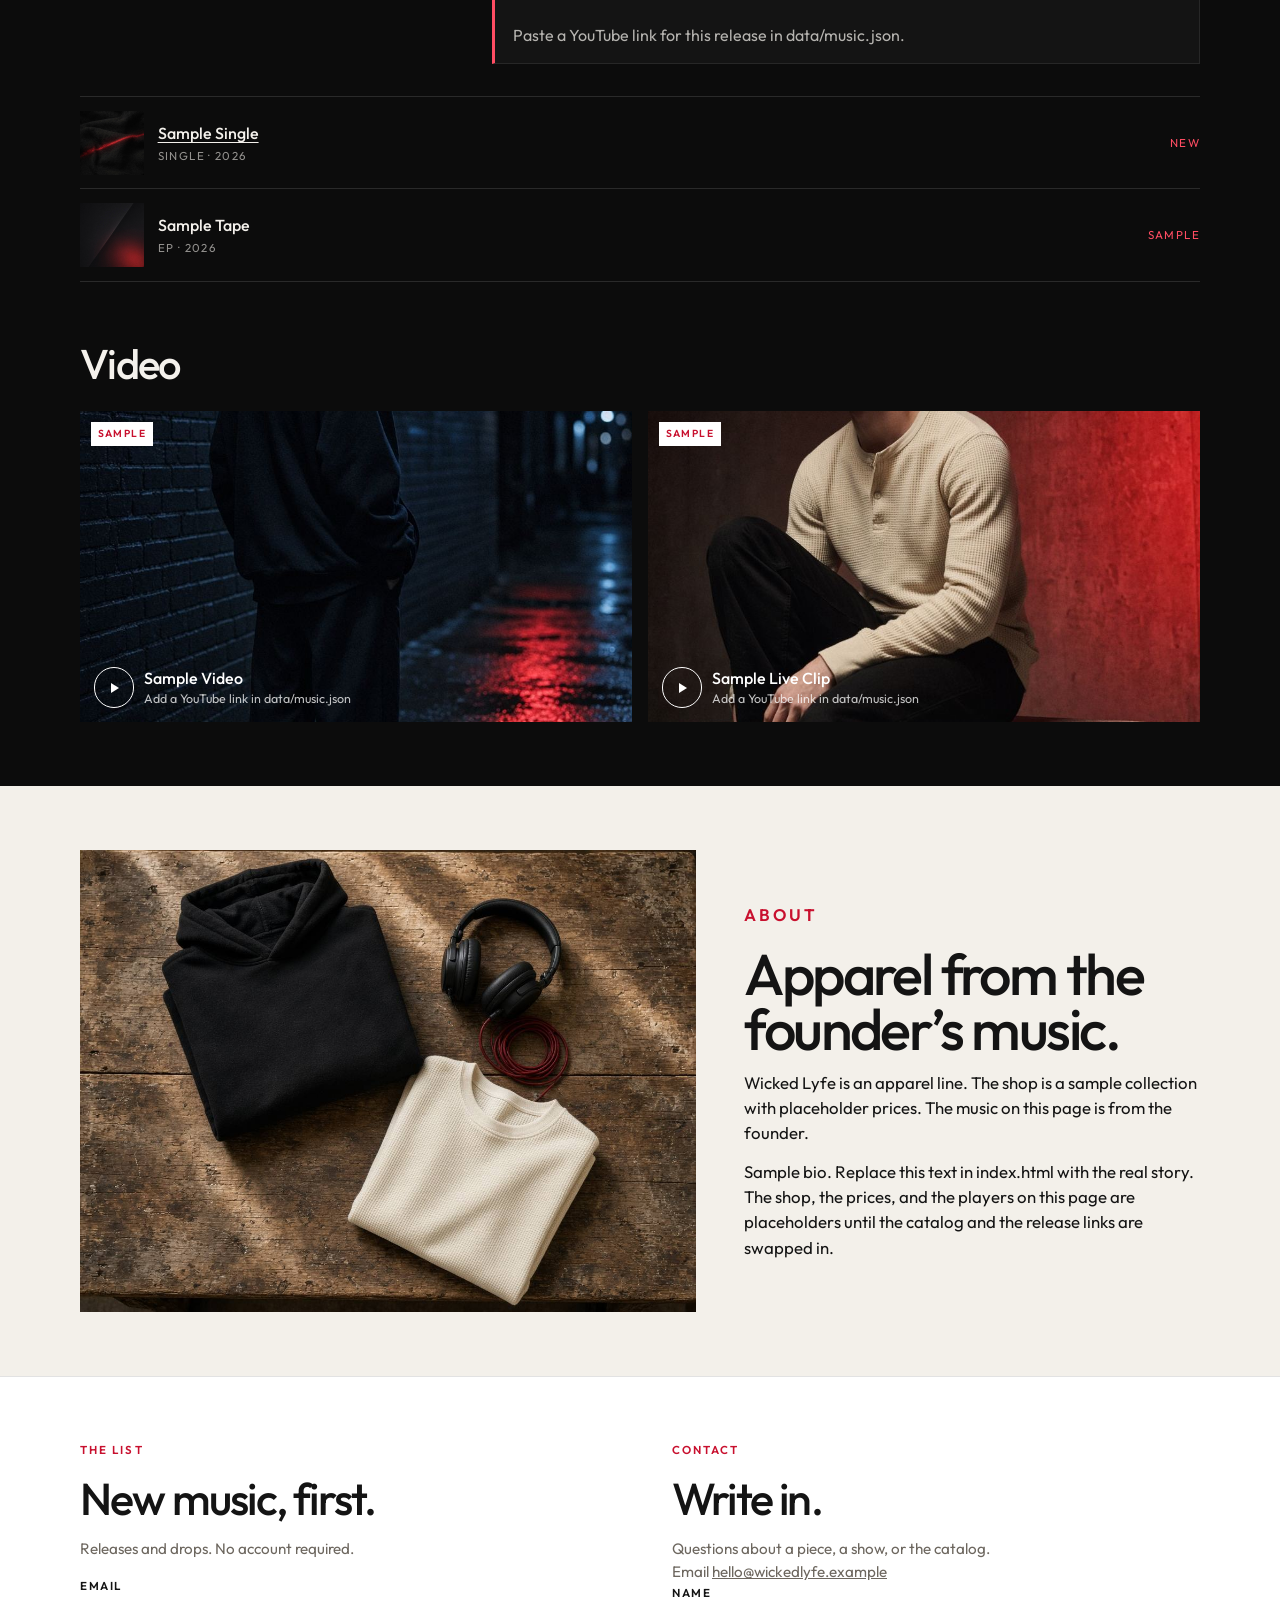
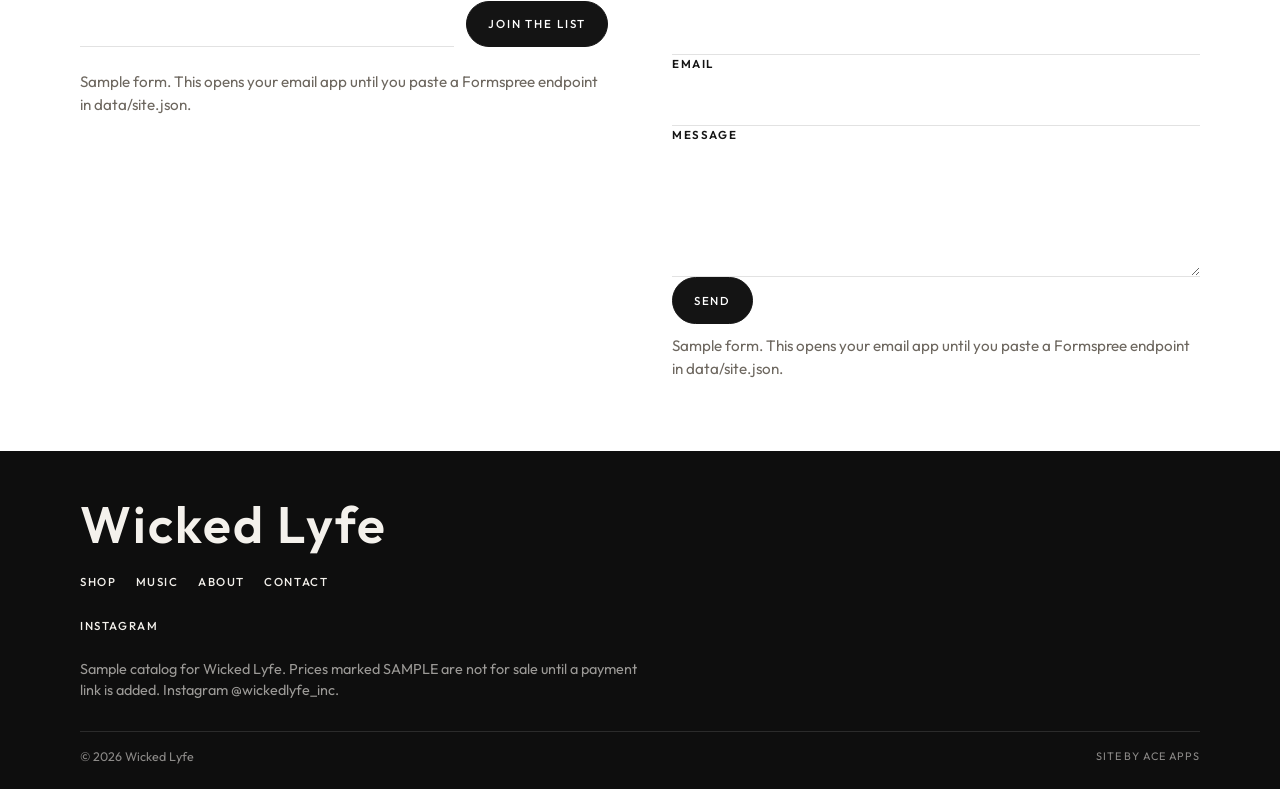
==== commit f394d894: "Rebrand the preview to Wicked Lyfe and move it to /wickedlyfe/. The shop name, title, and copy now r" ====
--- a/dayxday/index.html
+++ b/dayxday/index.html
@@ -1,303 +1,15 @@
 <!DOCTYPE html>
 <html lang="en">
-  <head>
-    <meta charset="utf-8" />
-    <meta name="viewport" content="width=device-width, initial-scale=1" />
-    <meta name="robots" content="noindex" />
-    <title>Day X Day — Music &amp; Clothing</title>
-    <meta
-      name="description"
-      content="Day X Day makes music and clothing. Shop the sample collection, hear the latest release, and join the list."
-    />
-    <meta name="theme-color" content="#ffffff" />
-    <meta property="og:title" content="Day X Day — Music & Clothing" />
-    <meta
-      property="og:description"
-      content="Music and clothing. Shop the sample collection and hear the latest release."
-    />
-    <meta property="og:type" content="website" />
-    <meta property="og:image" content="assets/hero-studio.jpg" />
-    <link rel="icon" href="favicon.ico" sizes="32x32" />
-    <link rel="icon" href="assets/favicon.svg" type="image/svg+xml" />
-    <link rel="preload" href="assets/fonts/unifrakturmaguntia-400.woff2" as="font" type="font/woff2" crossorigin />
-    <link rel="preload" href="assets/fonts/outfit-400.woff2" as="font" type="font/woff2" crossorigin />
-    <link rel="preload" href="assets/hero-night.jpg" as="image" />
-    <link rel="preload" href="assets/hero-studio.jpg" as="image" />
-    <link rel="stylesheet" href="css/styles.css" />
-  </head>
-  <body>
-    <a class="skip" href="#shop">Skip to the collection</a>
-    <svg xmlns="http://www.w3.org/2000/svg" width="0" height="0" style="position: absolute" aria-hidden="true">
-      <symbol id="i-menu" viewBox="0 0 24 24">
-        <path d="M4 7h16M4 12h16M4 17h16" fill="none" stroke="currentColor" stroke-width="1.6" stroke-linecap="round" />
-      </symbol>
-      <symbol id="i-search" viewBox="0 0 24 24">
-        <circle cx="11" cy="11" r="6" fill="none" stroke="currentColor" stroke-width="1.6" />
-        <path d="M16 16.5 20 20.5" fill="none" stroke="currentColor" stroke-width="1.6" stroke-linecap="round" />
-      </symbol>
-      <symbol id="i-user" viewBox="0 0 24 24">
-        <circle cx="12" cy="8" r="3.1" fill="none" stroke="currentColor" stroke-width="1.6" />
-        <path d="M5.2 19.2c1.3-2.8 3.4-4.2 6.8-4.2s5.5 1.4 6.8 4.2" fill="none" stroke="currentColor" stroke-width="1.6" stroke-linecap="round" />
-      </symbol>
-      <symbol id="i-bag" viewBox="0 0 24 24">
-        <path d="M6.6 8.2h10.8l-.7 11.2H7.3L6.6 8.2z" fill="none" stroke="currentColor" stroke-width="1.6" stroke-linejoin="round" />
-        <path d="M9 8.2V7.1a3 3 0 0 1 6 0v1.1" fill="none" stroke="currentColor" stroke-width="1.6" stroke-linecap="round" />
-      </symbol>
-      <symbol id="i-close" viewBox="0 0 24 24">
-        <path d="M6 6l12 12M18 6 6 18" fill="none" stroke="currentColor" stroke-width="1.6" stroke-linecap="round" />
-      </symbol>
-    </svg>
-
-    <header class="site-header" id="top">
-      <div class="header-bar">
-        <div class="header-start">
-          <button type="button" class="icon-btn" data-open="menu-dialog" aria-label="Open menu" aria-controls="menu-dialog" aria-expanded="false">
-            <svg class="icon" aria-hidden="true"><use href="#i-menu"></use></svg>
-          </button>
-          <button type="button" class="icon-btn" id="search-open" aria-label="Search the collection" aria-controls="search-panel" aria-expanded="false">
-            <svg class="icon" aria-hidden="true"><use href="#i-search"></use></svg>
-          </button>
-        </div>
-        <h1 class="logo"><a href="#top">Day <span class="mark-x">X</span> Day</a></h1>
-        <div class="header-end">
-          <button type="button" class="icon-btn" data-open="account-dialog" aria-label="Account" aria-controls="account-dialog" aria-expanded="false">
-            <svg class="icon" aria-hidden="true"><use href="#i-user"></use></svg>
-          </button>
-          <button type="button" class="icon-btn" id="cart-open" data-open="cart-dialog" aria-label="Open cart, empty" aria-controls="cart-dialog" aria-expanded="false">
-            <svg class="icon" aria-hidden="true"><use href="#i-bag"></use></svg>
-            <span class="cart-count" id="cart-count" data-empty="true">0</span>
-          </button>
-        </div>
-      </div>
-      <div id="search-panel" class="search-panel" hidden>
-        <label class="sr-only" for="search-input">Search sample pieces</label>
-        <input id="search-input" type="search" placeholder="Search sample pieces" autocomplete="off" />
-        <button type="button" class="text-btn" id="search-clear">Clear</button>
-      </div>
-    </header>
-
-    <main>
-      <section class="hero" aria-label="Campaign">
-        <div class="hero-frame">
-          <figure class="hero-shot">
-            <img
-              class="hero-night"
-              src="assets/hero-night.jpg"
-              alt="Sample campaign photo. A figure in a black hoodie on a wet street at night."
-              width="864"
-              height="1152"
-              fetchpriority="high"
-            />
-          </figure>
-          <figure class="hero-shot">
-            <img
-              class="hero-studio"
-              src="assets/hero-studio.jpg"
-              alt="Sample campaign photo. A figure in a cream thermal against a red studio wall."
-              width="864"
-              height="1152"
-            />
-          </figure>
-        </div>
-        <a class="hero-cta" href="#shop">Shop the collection</a>
-      </section>
-
-      <section class="shop" id="shop" aria-labelledby="shop-title">
-        <div class="wrap">
-          <div class="section-head">
-            <div>
-              <p class="eyebrow">Collection</p>
-              <h2 class="display" id="shop-title">Shop</h2>
-              <p class="result-count" id="result-count">Loading sample pieces</p>
-            </div>
-            <p class="section-note">Sample pieces. Every price is marked SAMPLE until a real payment link is pasted in.</p>
-          </div>
-          <p id="filter-status" class="sr-only" aria-live="polite"></p>
-          <p id="loading-note" class="sr-only">Loading the sample collection.</p>
-          <div id="load-error" class="banner" role="alert" hidden>
-            <p>The catalog didn’t load. Refresh the page. If you opened this file from your desktop, use a local server instead — the shop reads JSON.</p>
-          </div>
-          <div id="product-grid" class="grid" aria-busy="true">
-            <div class="skeleton"></div>
-            <div class="skeleton"></div>
-            <div class="skeleton"></div>
-            <div class="skeleton"></div>
-            <div class="skeleton"></div>
-            <div class="skeleton"></div>
-          </div>
-          <noscript>
-            <p class="section-note">JavaScript is required to load the sample catalog from data/products.json.</p>
-          </noscript>
-        </div>
-      </section>
-
-      <section class="music" id="music" aria-labelledby="music-title">
-        <div class="wrap">
-          <p class="eyebrow">Listen</p>
-          <h2 class="display" id="music-title">Music</h2>
-          <div id="featured" class="featured" aria-live="polite"></div>
-          <div id="release-list" class="release-list" aria-label="Releases"></div>
-          <div class="video-block">
-            <h3>Video</h3>
-            <div id="video-grid" class="video-grid"></div>
-          </div>
-        </div>
-      </section>
-
-      <section class="about" id="about" aria-labelledby="about-title">
-        <div class="wrap about-grid">
-          <img
-            src="assets/about-still.jpg"
-            width="1152"
-            height="864"
-            alt="Sample still life: a folded black hoodie, a cream thermal, and headphones on a wooden bench."
-          />
-          <div class="about-copy">
-            <p class="eyebrow">About</p>
-            <h2 class="display" id="about-title">Music for the day. Clothes for the next one.</h2>
-            <p>
-              Day X Day is a music project and a clothing line for the days you repeat. Songs for the hours in between, and pieces you can wear while you play them back.
-            </p>
-            <p>
-              Sample bio. Replace this text in index.html with the real story. The shop, the prices, and the players on this page are placeholders until the catalog and the release links are swapped in.
-            </p>
-          </div>
-        </div>
-      </section>
-
-      <section class="contact" id="contact" aria-labelledby="contact-title">
-        <div class="wrap contact-grid">
-          <div>
-            <p class="eyebrow">The list</p>
-            <h2 id="contact-title">New music, first.</h2>
-            <p class="help">Releases and drops. No account required.</p>
-            <form class="inline-form" data-enhance data-subject="List signup" action="mailto:hello@dayxday.example" method="post" enctype="text/plain">
-              <div class="grow">
-                <label class="label" for="list-email">Email</label>
-                <input id="list-email" name="email" type="email" autocomplete="email" required />
-              </div>
-              <input class="hp" type="text" name="company" tabindex="-1" autocomplete="off" aria-hidden="true" />
-              <button class="btn" type="submit">Join the list</button>
-              <p class="form-note" data-form-note></p>
-            </form>
-          </div>
-          <div>
-            <p class="eyebrow">Contact</p>
-            <h2>Write in.</h2>
-            <p class="help">Questions about a piece, a show, or the catalog.</p>
-            <address class="help">Email <a data-email href="mailto:hello@dayxday.example">hello@dayxday.example</a></address>
-            <form data-enhance data-subject="Day X Day note" action="mailto:hello@dayxday.example" method="post" enctype="text/plain">
-              <div class="field">
-                <label class="label" for="contact-name">Name</label>
-                <input id="contact-name" name="name" type="text" autocomplete="name" required />
-              </div>
-              <div class="field">
-                <label class="label" for="contact-email">Email</label>
-                <input id="contact-email" name="email" type="email" autocomplete="email" required />
-              </div>
-              <div class="field">
-                <label class="label" for="contact-message">Message</label>
-                <textarea id="contact-message" name="message" required></textarea>
-              </div>
-              <input class="hp" type="text" name="company" tabindex="-1" autocomplete="off" aria-hidden="true" />
-              <button class="btn" type="submit">Send</button>
-              <p class="form-note" data-form-note></p>
-            </form>
-          </div>
-        </div>
-      </section>
-    </main>
-
-    <footer class="site-footer">
-      <div class="wrap footer-grid">
-        <p class="logo">Day <span class="mark-x">X</span> Day</p>
-        <nav class="footer-nav" aria-label="Footer">
-          <a href="#shop">Shop</a>
-          <a href="#music">Music</a>
-          <a href="#about">About</a>
-          <a href="#contact">Contact</a>
-        </nav>
-        <ul class="social-list" id="social-list">
-          <li><a href="https://www.instagram.com/dayxday4real" target="_blank" rel="noopener noreferrer">Instagram</a></li>
-        </ul>
-        <p class="fine">Sample catalog for Day X Day. Prices marked SAMPLE are not for sale until a payment link is added. Instagram @dayxday4real.</p>
-        <div class="legal">
-          <span>© <span id="year">2026</span> Day X Day</span>
-          <span class="credit">Site by Ace Apps</span>
-        </div>
-      </div>
-    </footer>
-
-    <dialog id="menu-dialog" aria-label="Menu">
-      <div class="menu-top">
-        <p class="logo">Day <span class="mark-x">X</span> Day</p>
-        <button type="button" class="icon-btn" data-close="menu-dialog" data-autofocus aria-label="Close menu">
-          <svg class="icon" aria-hidden="true"><use href="#i-close"></use></svg>
-        </button>
-      </div>
-      <nav class="menu-nav" aria-label="Primary">
-        <a class="menu-link" href="#shop" data-goto="#shop">Shop</a>
-        <a class="menu-link" href="#music" data-goto="#music">Music</a>
-        <a class="menu-link" href="#about" data-goto="#about">About</a>
-        <a class="menu-link" href="#contact" data-goto="#contact">Contact</a>
-      </nav>
-      <p class="menu-foot"><a href="https://www.instagram.com/dayxday4real" target="_blank" rel="noopener noreferrer">@dayxday4real</a></p>
-    </dialog>
-
-    <dialog id="account-dialog" class="sheet-dialog" aria-labelledby="account-title">
-      <div class="sheet sheet-small">
-        <button type="button" class="icon-btn close-btn" data-close="account-dialog" data-autofocus aria-label="Close account">
-          <svg class="icon" aria-hidden="true"><use href="#i-close"></use></svg>
-        </button>
-        <div class="sheet-body">
-          <p class="eyebrow">Account</p>
-          <h2 id="account-title">No accounts yet</h2>
-          <p class="help">Orders will live on the Stripe or PayPal page connected to each piece. Join the list for new music and drops.</p>
-          <form data-enhance data-subject="List signup" action="mailto:hello@dayxday.example" method="post" enctype="text/plain">
-            <div class="field">
-              <label class="label" for="account-email">Email</label>
-              <input id="account-email" name="email" type="email" autocomplete="email" required />
-            </div>
-            <input class="hp" type="text" name="company" tabindex="-1" autocomplete="off" aria-hidden="true" />
-            <button class="btn btn-block" type="submit">Join the list</button>
-            <p class="form-note" data-form-note></p>
-          </form>
-        </div>
-      </div>
-    </dialog>
-
-    <dialog id="quick-view" class="sheet-dialog" aria-labelledby="qv-name">
-      <div class="sheet">
-        <button type="button" class="icon-btn close-btn" data-close="quick-view" data-autofocus aria-label="Close quick view">
-          <svg class="icon" aria-hidden="true"><use href="#i-close"></use></svg>
-        </button>
-        <div id="qv-body"></div>
-      </div>
-    </dialog>
-
-    <dialog id="cart-dialog" aria-labelledby="cart-title">
-      <div class="drawer" role="document">
-        <div class="drawer-head">
-          <h2 id="cart-title">Cart</h2>
-          <button type="button" class="icon-btn" data-close="cart-dialog" data-autofocus aria-label="Close cart">
-            <svg class="icon" aria-hidden="true"><use href="#i-close"></use></svg>
-          </button>
-        </div>
-        <div class="drawer-scroll">
-          <div id="cart-items"></div>
-          <div id="cart-foot">
-            <div class="subtotal">
-              <span><span class="sample">SAMPLE</span> subtotal</span>
-              <span id="cart-subtotal">$0</span>
-            </div>
-            <h3 class="label checkout-label">Checkout</h3>
-            <p class="pay-help">Each piece checks out on its own link. Sample prices are not a charge. The link charges whatever you set on Stripe or PayPal.</p>
-            <div id="cart-pay"></div>
-          </div>
-        </div>
-      </div>
-    </dialog>
-
-    <script type="module" src="js/app.js"></script>
-  </body>
+<head>
+<meta charset="utf-8">
+<meta name="viewport" content="width=device-width, initial-scale=1">
+<meta name="robots" content="noindex">
+<title>Wicked Lyfe</title>
+<link rel="canonical" href="/wickedlyfe/">
+<meta http-equiv="refresh" content="0; url=/wickedlyfe/">
+<script>location.replace("/wickedlyfe/")</script>
+</head>
+<body>
+<p><a href="/wickedlyfe/">Wicked Lyfe</a></p>
+</body>
 </html>
